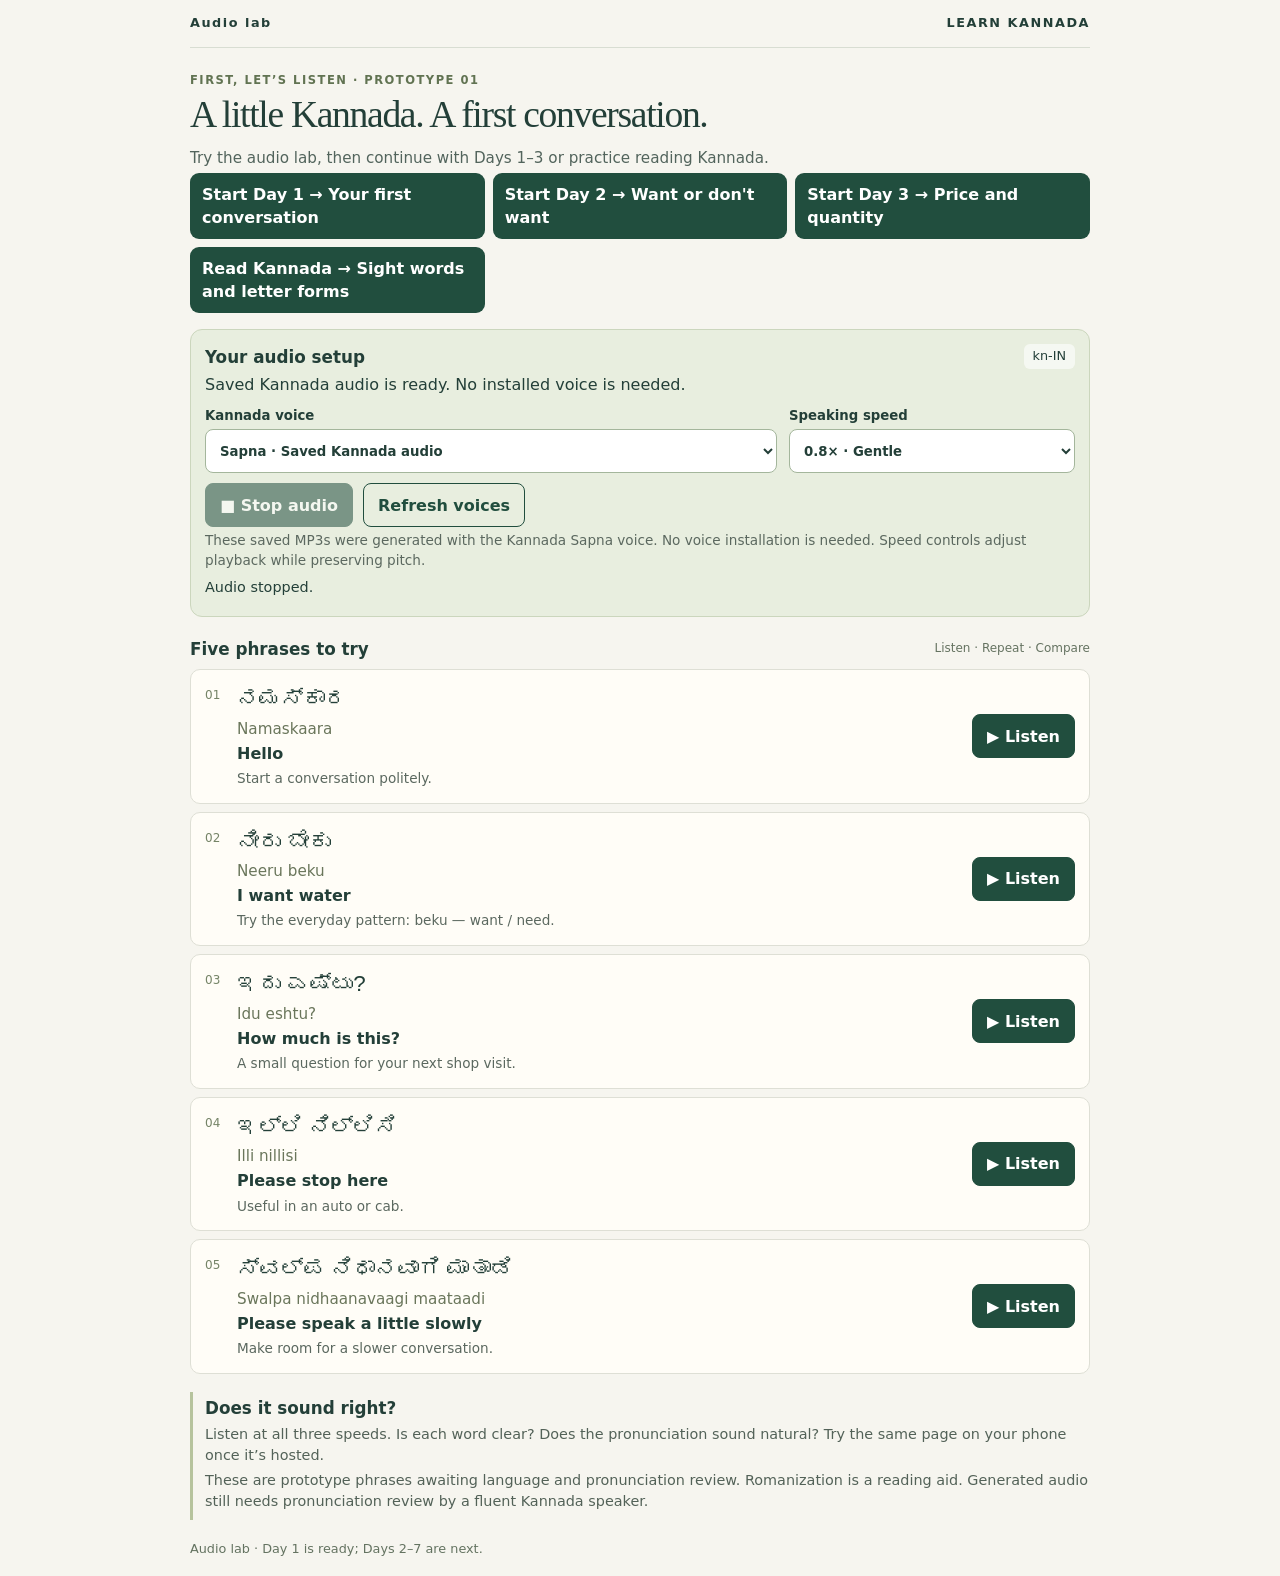
==== kanada/index.html @ 9de224d0 "Add Kannada Day 3 price and quantity lesson" ====
<!doctype html>
<html lang="en">
<head>
  <meta charset="utf-8">
  <meta name="viewport" content="width=device-width, initial-scale=1">
  <title>Learn Kannada · Audio lab</title>
  <meta name="description" content="Try Kannada speech on your browser before starting everyday lessons.">
  <link rel="stylesheet" href="./styles.css">
  <script type="module" src="./app.js"></script>
</head>
<body>
  <a class="skip-link" href="#main">Skip to content</a>
  <header><span>Audio lab</span><span>LEARN KANNADA</span></header>
  <main id="main">
    <section class="intro">
      <p class="eyebrow">FIRST, LET’S LISTEN · PROTOTYPE 01</p>
      <h1>A little Kannada. A first conversation.</h1>
      <p class="lead">Try the audio lab, then continue with Days 1–3 or practice reading Kannada.</p>
    </section>
    <div class="entry-links"><p class="lesson-link"><a href="./day-1/">Start Day 1 → Your first conversation</a></p><p class="lesson-link"><a href="./day-2/">Start Day 2 → Want or don't want</a></p><p class="lesson-link"><a href="./day-3/">Start Day 3 → Price and quantity</a></p><p class="lesson-link"><a href="./read/">Read Kannada → Sight words and letter forms</a></p></div>
    <section class="audio-panel" aria-labelledby="audio-heading">
      <div class="panel-heading"><h2 id="audio-heading">Your audio setup</h2><span class="badge">kn-IN</span></div>
      <p id="voice-status" role="status">Checking for Kannada voices…</p>
      <div class="controls">
        <label>Kannada voice<select id="voice" disabled><option>Checking voices…</option></select></label>
        <label>Speaking speed<select id="rate"><option value="0.6">0.6× · Slow</option><option value="0.8" selected>0.8× · Gentle</option><option value="1">1.0× · Normal</option></select></label>
      </div>
      <div class="actions"><button id="stop" disabled>■ Stop audio</button><button id="refresh" class="secondary">Refresh voices</button></div>
      <p class="hint">These saved MP3s were generated with the Kannada Sapna voice. No voice installation is needed. Speed controls adjust playback while preserving pitch.</p>
      <p id="playback-status" role="status" aria-live="polite">Choose a phrase to listen.</p>
    </section>
    <section aria-labelledby="phrases-heading">
      <div class="section-heading"><h2 id="phrases-heading">Five phrases to try</h2><span>Listen · Repeat · Compare</span></div>
      <div id="phrases"></div>
    </section>
    <aside class="testing-note">
      <h2>Does it sound right?</h2>
      <p>Listen at all three speeds. Is each word clear? Does the pronunciation sound natural? Try the same page on your phone once it’s hosted.</p>
      <p>These are prototype phrases awaiting language and pronunciation review. Romanization is a reading aid. Generated audio still needs pronunciation review by a fluent Kannada speaker.</p>
    </aside>
  </main>
  <footer>Audio lab · Day 1 is ready; Days 2–7 are next.</footer>
</body>
</html>
---- kanada/styles.css ----
:root{font-family:system-ui,-apple-system,"Segoe UI",sans-serif;color:#233f38;background:#f6f5ef;font-synthesis:none;line-height:1.45}
*{box-sizing:border-box}body{margin:0}header,main,footer{width:min(900px,calc(100% - 40px));margin:auto}
header{display:flex;justify-content:space-between;gap:20px;padding:14px 0;border-bottom:1px solid #d8ddd2;font-size:.8rem}header a{color:inherit}header span{letter-spacing:.12em;font-weight:700}
main{padding:20px 0}h1{font-family:Georgia,serif;font-size:clamp(1.65rem,3.6vw,2.35rem);font-weight:400;line-height:1.13;margin:6px 0 10px;letter-spacing:-.035em}h2{font-size:1.05rem;margin:0}p{margin:4px 0}.eyebrow{font-size:.72rem;font-weight:750;letter-spacing:.13em;color:#617352}.lead{max-width:760px;font-size:.95rem;color:#52645c}
.audio-panel{margin:16px 0 20px;background:#e8eedf;border:1px solid #cbd6bd;border-radius:12px;padding:14px}.panel-heading,.section-heading{display:flex;justify-content:space-between;gap:12px;align-items:center}.badge{background:#fff9;border-radius:6px;padding:3px 9px;font-size:.8rem}.controls{display:grid;grid-template-columns:2fr 1fr;gap:12px;margin:10px 0}label{font-size:.83rem;font-weight:650}select{display:block;width:100%;min-width:0;min-height:44px;margin-top:4px;border:1px solid #a4b69c;border-radius:8px;padding:10px;background:#fff;color:#233f38;font:inherit}button{min-height:44px;padding:8px 14px;border:1px solid #214e3e;border-radius:8px;background:#214e3e;color:white;font:inherit;font-weight:600;cursor:pointer}button:hover:not(:disabled){background:#31664f}button:disabled{opacity:.55;cursor:not-allowed}.secondary{background:transparent;color:#214e3e}.secondary:hover:not(:disabled){color:white}.actions{display:flex;flex-wrap:wrap;gap:10px}.hint{color:#5b685f;font-size:.85rem}#playback-status{font-size:.9rem;min-height:1.45em;margin-top:6px}.section-heading{margin-bottom:8px}.section-heading span{font-size:.75rem;color:#657361}
.phrase{display:grid;grid-template-columns:22px minmax(0,1fr) auto;align-items:center;gap:10px;background:#fffdf7;border:1px solid #dedfd5;border-radius:10px;padding:12px 14px;margin:8px 0}.number{align-self:start;font-size:.75rem;color:#758467;padding-top:5px}h3{font-family:"Nirmala UI","Noto Sans Kannada",sans-serif;font-size:1.4rem;line-height:1.5;font-weight:500;margin:0;overflow-wrap:anywhere}.romanized{color:#6a765b;font-size:.95rem}.meaning{font-weight:650}.play{white-space:nowrap}.playing{border-color:#467651;box-shadow:0 0 0 2px #467651}.testing-note{margin-top:18px;border-left:3px solid #b6c39d;padding:4px 0 4px 12px}.testing-note p{font-size:.9rem;color:#536258}footer{padding:0 0 18px;font-size:.8rem;color:#647361}:focus-visible{outline:3px solid #bc6423;outline-offset:4px}.skip-link{position:absolute;top:-80px;left:16px;background:white;padding:12px;z-index:2}.skip-link:focus{top:8px}
.lesson-link a{display:block;padding:10px 12px;border-radius:9px;background:#214e3e;color:white;font-weight:700;text-decoration:none}.lesson-link a:hover{background:#31664f}
.entry-links{display:grid;grid-template-columns:repeat(3,minmax(0,1fr));gap:8px}.entry-links .lesson-link{margin:0}.entry-links a{height:100%}@media(max-width:560px){.entry-links{grid-template-columns:1fr}}
@media(max-width:560px){header,main,footer{width:calc(100% - 28px)}header{font-size:.67rem;gap:10px}main{padding-top:16px}.audio-panel{padding:12px}.controls{grid-template-columns:1fr}.phrase{grid-template-columns:minmax(0,1fr) auto;padding:12px;gap:8px}.number{display:none}.play{grid-column:2;grid-row:1;align-self:center;padding:8px 10px;font-size:.85rem}.section-heading{align-items:start;flex-direction:column;gap:2px}h3{font-size:1.3rem}.phrase .hint{font-size:.8rem}}

.phrase p{margin:2px 0}.phrase .hint{margin-top:4px}
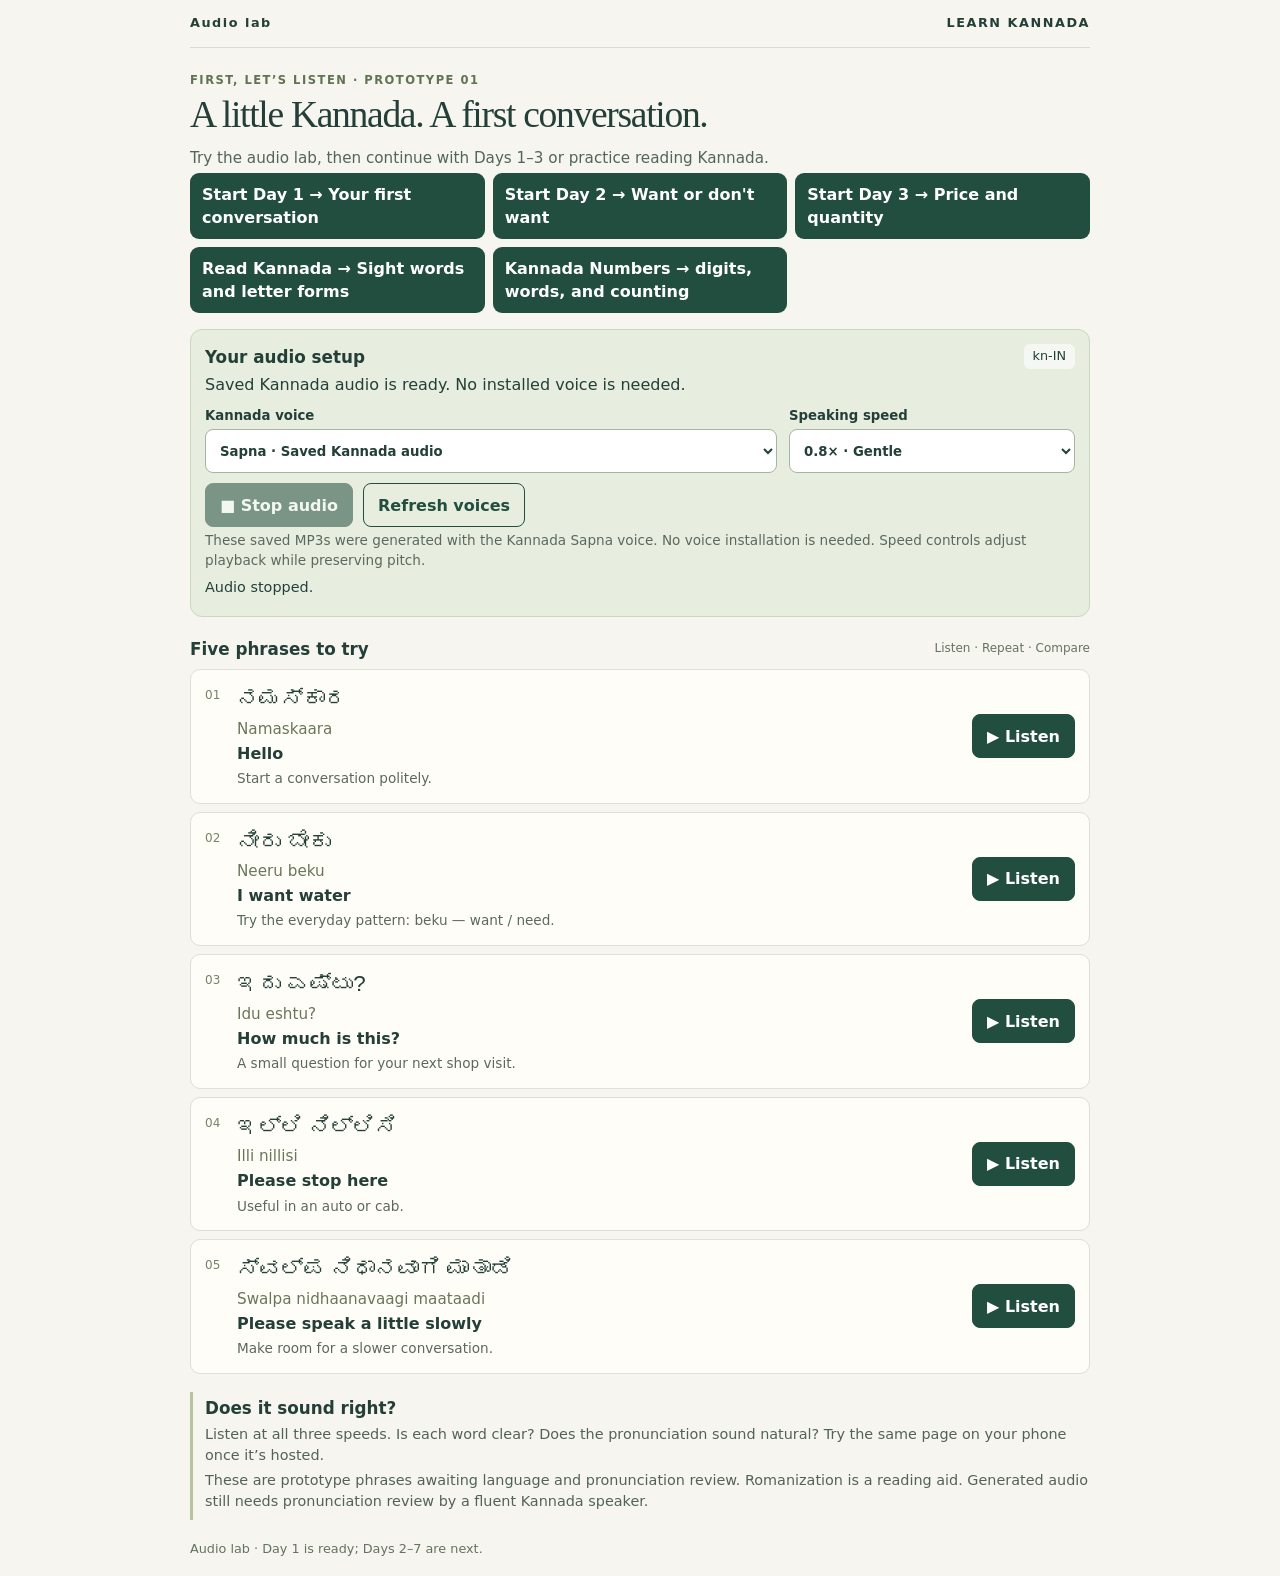
==== commit 4bc3902f: "Add Kannada numbers learning tab" ====
--- a/kanada/index.html
+++ b/kanada/index.html
@@ -17,7 +17,7 @@
       <h1>A little Kannada. A first conversation.</h1>
       <p class="lead">Try the audio lab, then continue with Days 1–3 or practice reading Kannada.</p>
     </section>
-    <div class="entry-links"><p class="lesson-link"><a href="./day-1/">Start Day 1 → Your first conversation</a></p><p class="lesson-link"><a href="./day-2/">Start Day 2 → Want or don't want</a></p><p class="lesson-link"><a href="./day-3/">Start Day 3 → Price and quantity</a></p><p class="lesson-link"><a href="./read/">Read Kannada → Sight words and letter forms</a></p></div>
+    <div class="entry-links"><p class="lesson-link"><a href="./day-1/">Start Day 1 → Your first conversation</a></p><p class="lesson-link"><a href="./day-2/">Start Day 2 → Want or don't want</a></p><p class="lesson-link"><a href="./day-3/">Start Day 3 → Price and quantity</a></p><p class="lesson-link"><a href="./read/">Read Kannada → Sight words and letter forms</a></p><p class="lesson-link"><a href="./numbers/">Kannada Numbers → digits, words, and counting</a></p></div>
     <section class="audio-panel" aria-labelledby="audio-heading">
       <div class="panel-heading"><h2 id="audio-heading">Your audio setup</h2><span class="badge">kn-IN</span></div>
       <p id="voice-status" role="status">Checking for Kannada voices…</p>
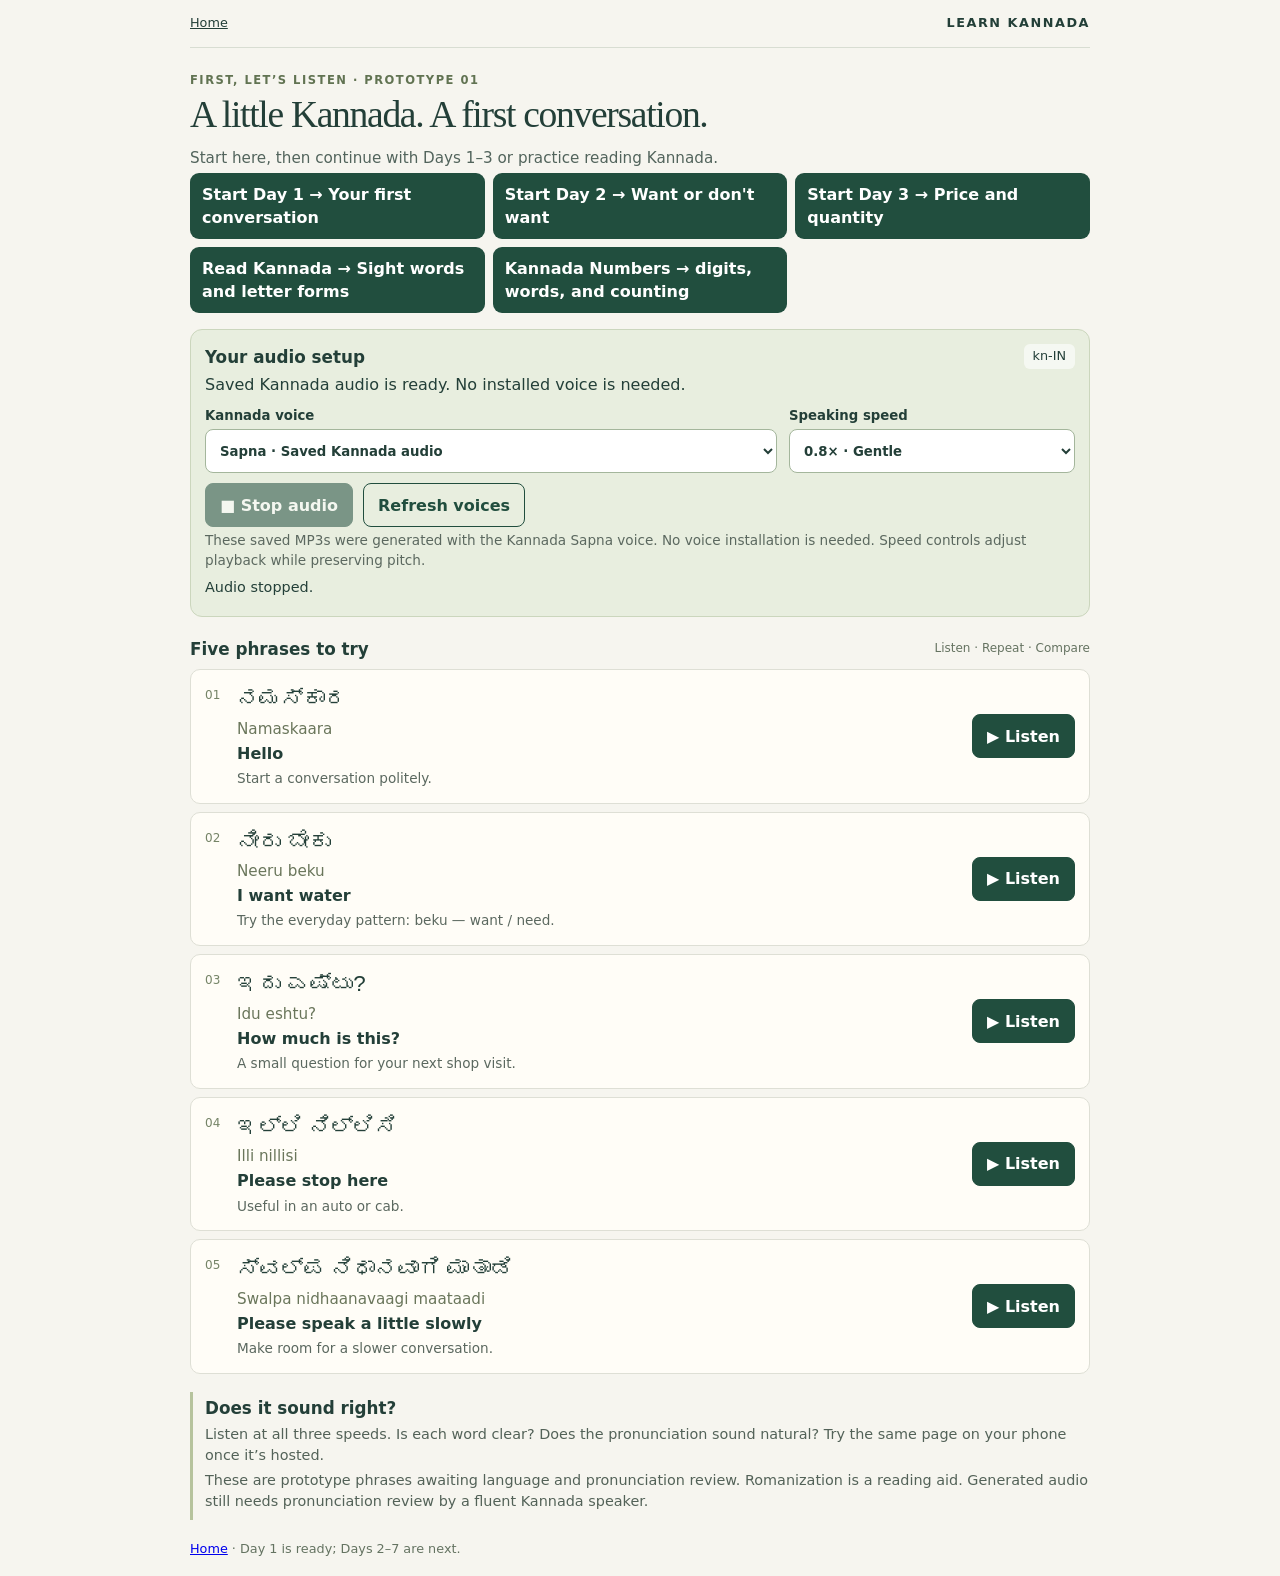
==== commit 5051ad77: "Add Home links across Kannada pages" ====
--- a/kanada/index.html
+++ b/kanada/index.html
@@ -3,19 +3,19 @@
 <head>
   <meta charset="utf-8">
   <meta name="viewport" content="width=device-width, initial-scale=1">
-  <title>Learn Kannada · Audio lab</title>
+  <title>Learn Kannada · Home</title>
   <meta name="description" content="Try Kannada speech on your browser before starting everyday lessons.">
   <link rel="stylesheet" href="./styles.css">
   <script type="module" src="./app.js"></script>
 </head>
 <body>
   <a class="skip-link" href="#main">Skip to content</a>
-  <header><span>Audio lab</span><span>LEARN KANNADA</span></header>
+  <header><a href="./" aria-label="Home">Home</a><span>LEARN KANNADA</span></header>
   <main id="main">
     <section class="intro">
       <p class="eyebrow">FIRST, LET’S LISTEN · PROTOTYPE 01</p>
       <h1>A little Kannada. A first conversation.</h1>
-      <p class="lead">Try the audio lab, then continue with Days 1–3 or practice reading Kannada.</p>
+      <p class="lead">Start here, then continue with Days 1–3 or practice reading Kannada.</p>
     </section>
     <div class="entry-links"><p class="lesson-link"><a href="./day-1/">Start Day 1 → Your first conversation</a></p><p class="lesson-link"><a href="./day-2/">Start Day 2 → Want or don't want</a></p><p class="lesson-link"><a href="./day-3/">Start Day 3 → Price and quantity</a></p><p class="lesson-link"><a href="./read/">Read Kannada → Sight words and letter forms</a></p><p class="lesson-link"><a href="./numbers/">Kannada Numbers → digits, words, and counting</a></p></div>
     <section class="audio-panel" aria-labelledby="audio-heading">
@@ -39,6 +39,6 @@
       <p>These are prototype phrases awaiting language and pronunciation review. Romanization is a reading aid. Generated audio still needs pronunciation review by a fluent Kannada speaker.</p>
     </aside>
   </main>
-  <footer>Audio lab · Day 1 is ready; Days 2–7 are next.</footer>
+  <footer><a href="./">Home</a> · Day 1 is ready; Days 2–7 are next.</footer>
 </body>
 </html>
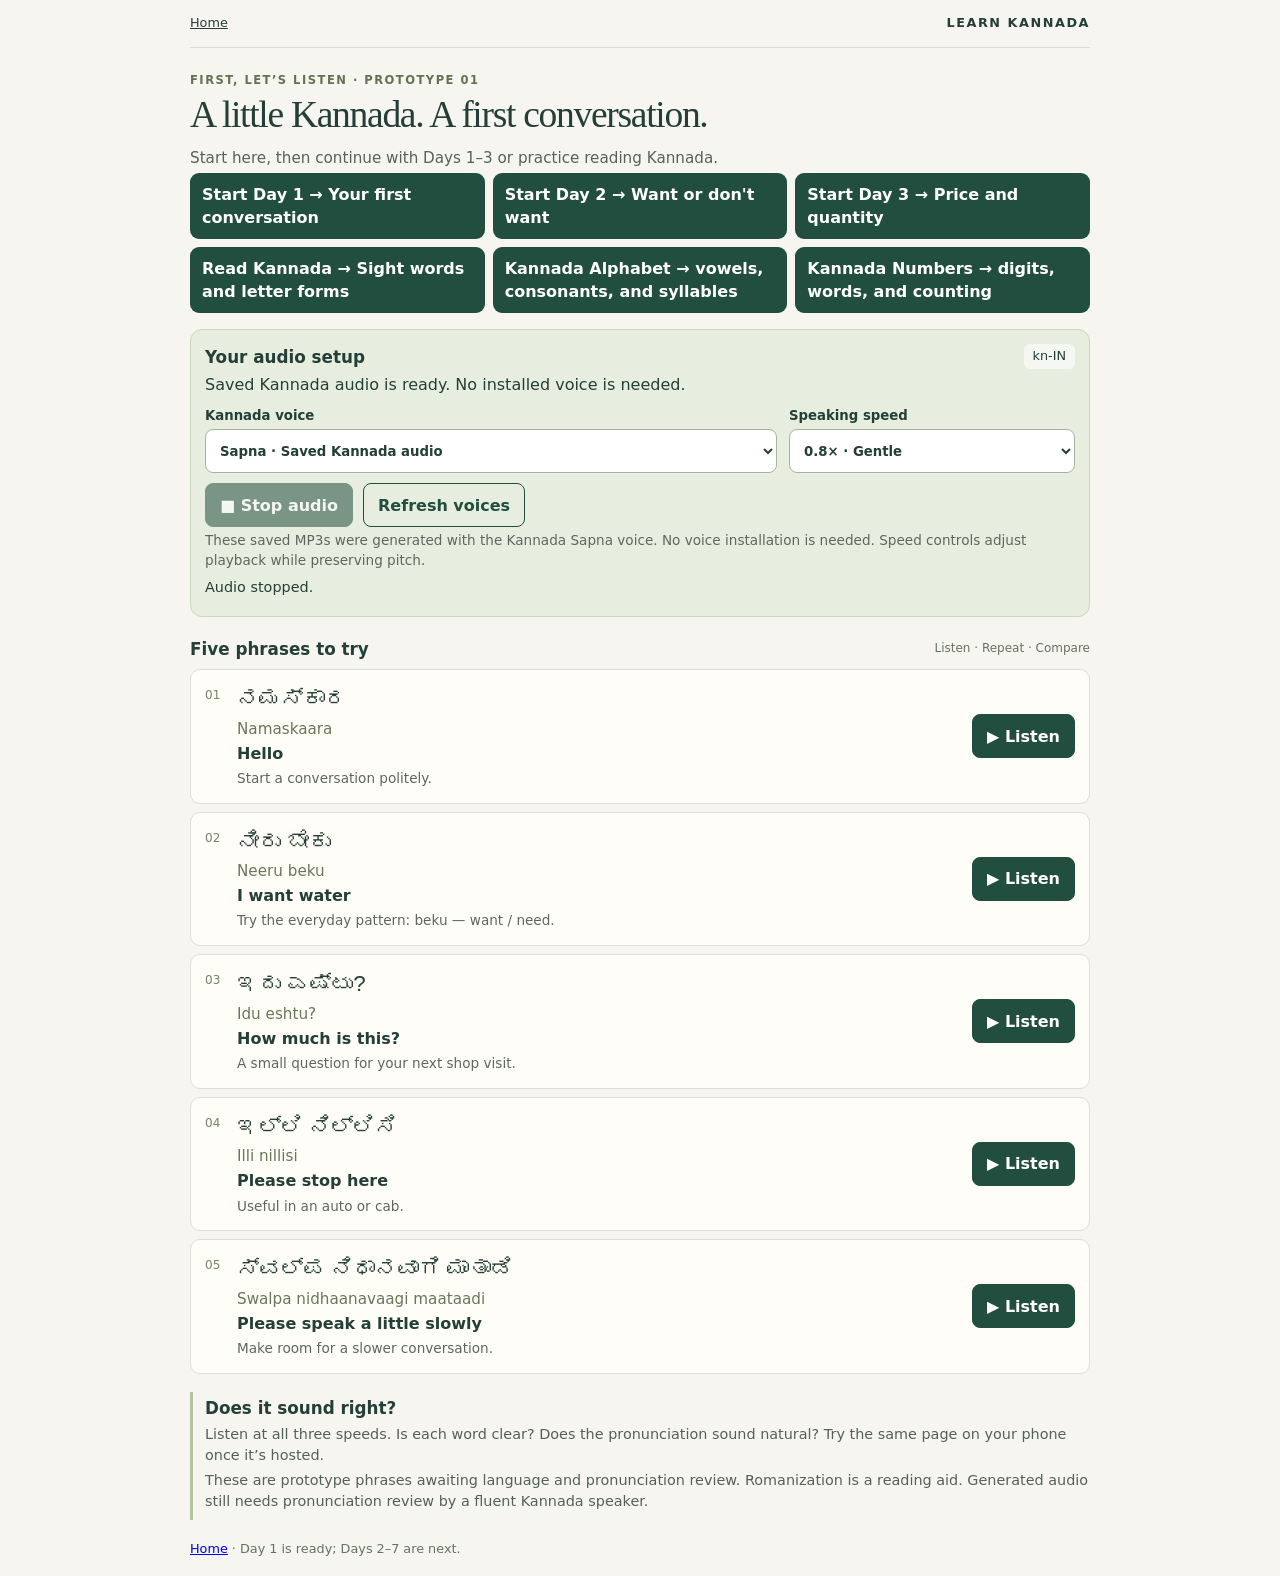
==== commit 255d769c: "Add Kannada alphabet and vowel builder" ====
--- a/kanada/index.html
+++ b/kanada/index.html
@@ -17,7 +17,7 @@
       <h1>A little Kannada. A first conversation.</h1>
       <p class="lead">Start here, then continue with Days 1–3 or practice reading Kannada.</p>
     </section>
-    <div class="entry-links"><p class="lesson-link"><a href="./day-1/">Start Day 1 → Your first conversation</a></p><p class="lesson-link"><a href="./day-2/">Start Day 2 → Want or don't want</a></p><p class="lesson-link"><a href="./day-3/">Start Day 3 → Price and quantity</a></p><p class="lesson-link"><a href="./read/">Read Kannada → Sight words and letter forms</a></p><p class="lesson-link"><a href="./numbers/">Kannada Numbers → digits, words, and counting</a></p></div>
+    <div class="entry-links"><p class="lesson-link"><a href="./day-1/">Start Day 1 → Your first conversation</a></p><p class="lesson-link"><a href="./day-2/">Start Day 2 → Want or don't want</a></p><p class="lesson-link"><a href="./day-3/">Start Day 3 → Price and quantity</a></p><p class="lesson-link"><a href="./read/">Read Kannada → Sight words and letter forms</a></p><p class="lesson-link"><a href="./alphabet/">Kannada Alphabet → vowels, consonants, and syllables</a></p><p class="lesson-link"><a href="./numbers/">Kannada Numbers → digits, words, and counting</a></p></div>
     <section class="audio-panel" aria-labelledby="audio-heading">
       <div class="panel-heading"><h2 id="audio-heading">Your audio setup</h2><span class="badge">kn-IN</span></div>
       <p id="voice-status" role="status">Checking for Kannada voices…</p>
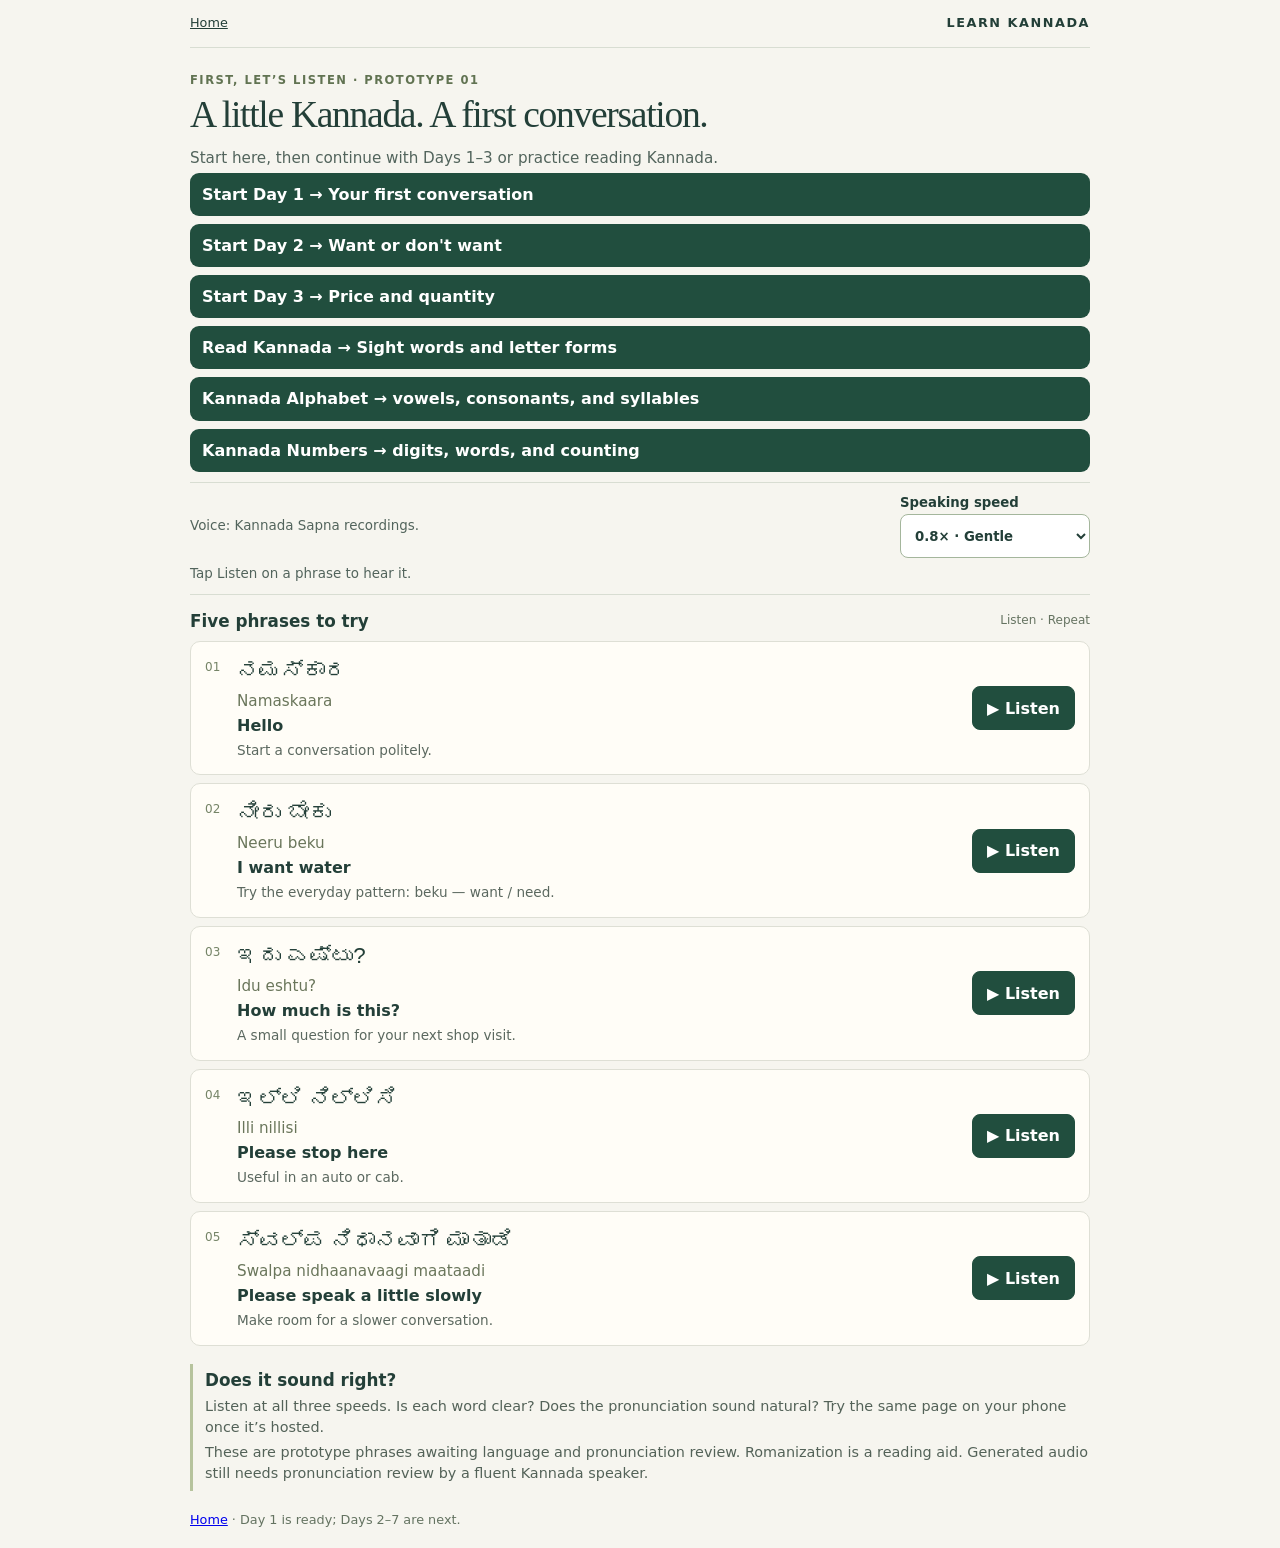
==== commit 5eef0d77: "Simplify Home audio controls" ====
--- a/kanada/index.html
+++ b/kanada/index.html
@@ -4,7 +4,7 @@
   <meta charset="utf-8">
   <meta name="viewport" content="width=device-width, initial-scale=1">
   <title>Learn Kannada · Home</title>
-  <meta name="description" content="Try Kannada speech on your browser before starting everyday lessons.">
+  <meta name="description" content="Listen to useful Kannada phrases, then continue with beginner lessons.">
   <link rel="stylesheet" href="./styles.css">
   <script type="module" src="./app.js"></script>
 </head>
@@ -18,19 +18,14 @@
       <p class="lead">Start here, then continue with Days 1–3 or practice reading Kannada.</p>
     </section>
     <div class="entry-links"><p class="lesson-link"><a href="./day-1/">Start Day 1 → Your first conversation</a></p><p class="lesson-link"><a href="./day-2/">Start Day 2 → Want or don't want</a></p><p class="lesson-link"><a href="./day-3/">Start Day 3 → Price and quantity</a></p><p class="lesson-link"><a href="./read/">Read Kannada → Sight words and letter forms</a></p><p class="lesson-link"><a href="./alphabet/">Kannada Alphabet → vowels, consonants, and syllables</a></p><p class="lesson-link"><a href="./numbers/">Kannada Numbers → digits, words, and counting</a></p></div>
-    <section class="audio-panel" aria-labelledby="audio-heading">
-      <div class="panel-heading"><h2 id="audio-heading">Your audio setup</h2><span class="badge">kn-IN</span></div>
-      <p id="voice-status" role="status">Checking for Kannada voices…</p>
-      <div class="controls">
-        <label>Kannada voice<select id="voice" disabled><option>Checking voices…</option></select></label>
-        <label>Speaking speed<select id="rate"><option value="0.6">0.6× · Slow</option><option value="0.8" selected>0.8× · Gentle</option><option value="1">1.0× · Normal</option></select></label>
-      </div>
-      <div class="actions"><button id="stop" disabled>■ Stop audio</button><button id="refresh" class="secondary">Refresh voices</button></div>
-      <p class="hint">These saved MP3s were generated with the Kannada Sapna voice. No voice installation is needed. Speed controls adjust playback while preserving pitch.</p>
-      <p id="playback-status" role="status" aria-live="polite">Choose a phrase to listen.</p>
+    <section class="audio-tools" aria-label="Audio controls">
+      <p class="voice-note">Voice: Kannada Sapna recordings.</p>
+      <label>Speaking speed<select id="rate"><option value="0.6">0.6× · Slow</option><option value="0.8" selected>0.8× · Gentle</option><option value="1">1.0× · Normal</option></select></label>
+      <button id="stop" class="secondary" type="button" hidden disabled>■ Stop audio</button>
+      <p id="playback-status" role="status" aria-live="polite">Tap Listen on a phrase to hear it.</p>
     </section>
     <section aria-labelledby="phrases-heading">
-      <div class="section-heading"><h2 id="phrases-heading">Five phrases to try</h2><span>Listen · Repeat · Compare</span></div>
+      <div class="section-heading"><h2 id="phrases-heading">Five phrases to try</h2><span>Listen · Repeat</span></div>
       <div id="phrases"></div>
     </section>
     <aside class="testing-note">
--- a/kanada/styles.css
+++ b/kanada/styles.css
@@ -2,10 +2,10 @@
 *{box-sizing:border-box}body{margin:0}header,main,footer{width:min(900px,calc(100% - 40px));margin:auto}
 header{display:flex;justify-content:space-between;gap:20px;padding:14px 0;border-bottom:1px solid #d8ddd2;font-size:.8rem}header a{color:inherit}header span{letter-spacing:.12em;font-weight:700}
 main{padding:20px 0}h1{font-family:Georgia,serif;font-size:clamp(1.65rem,3.6vw,2.35rem);font-weight:400;line-height:1.13;margin:6px 0 10px;letter-spacing:-.035em}h2{font-size:1.05rem;margin:0}p{margin:4px 0}.eyebrow{font-size:.72rem;font-weight:750;letter-spacing:.13em;color:#617352}.lead{max-width:760px;font-size:.95rem;color:#52645c}
-.audio-panel{margin:16px 0 20px;background:#e8eedf;border:1px solid #cbd6bd;border-radius:12px;padding:14px}.panel-heading,.section-heading{display:flex;justify-content:space-between;gap:12px;align-items:center}.badge{background:#fff9;border-radius:6px;padding:3px 9px;font-size:.8rem}.controls{display:grid;grid-template-columns:2fr 1fr;gap:12px;margin:10px 0}label{font-size:.83rem;font-weight:650}select{display:block;width:100%;min-width:0;min-height:44px;margin-top:4px;border:1px solid #a4b69c;border-radius:8px;padding:10px;background:#fff;color:#233f38;font:inherit}button{min-height:44px;padding:8px 14px;border:1px solid #214e3e;border-radius:8px;background:#214e3e;color:white;font:inherit;font-weight:600;cursor:pointer}button:hover:not(:disabled){background:#31664f}button:disabled{opacity:.55;cursor:not-allowed}.secondary{background:transparent;color:#214e3e}.secondary:hover:not(:disabled){color:white}.actions{display:flex;flex-wrap:wrap;gap:10px}.hint{color:#5b685f;font-size:.85rem}#playback-status{font-size:.9rem;min-height:1.45em;margin-top:6px}.section-heading{margin-bottom:8px}.section-heading span{font-size:.75rem;color:#657361}
+.audio-tools{display:flex;flex-wrap:wrap;align-items:center;gap:6px 14px;margin:10px 0 14px;padding:10px 0;border-block:1px solid #d8ddd2}.voice-note{flex:1;min-width:200px;font-size:.84rem;color:#52645c}.audio-tools label{min-width:190px}.audio-tools select{margin-top:2px}.audio-tools #stop{min-height:40px;padding:6px 10px}.section-heading{display:flex;justify-content:space-between;gap:12px;align-items:center}.badge{background:#fff9;border-radius:6px;padding:3px 9px;font-size:.8rem}label{font-size:.83rem;font-weight:650}select{display:block;width:100%;min-width:0;min-height:44px;margin-top:4px;border:1px solid #a4b69c;border-radius:8px;padding:10px;background:#fff;color:#233f38;font:inherit}button{min-height:44px;padding:8px 14px;border:1px solid #214e3e;border-radius:8px;background:#214e3e;color:white;font:inherit;font-weight:600;cursor:pointer}button:hover:not(:disabled){background:#31664f}button:disabled{opacity:.55;cursor:not-allowed}.secondary{background:transparent;color:#214e3e}.secondary:hover:not(:disabled){color:white}.hint{color:#5b685f;font-size:.85rem}#playback-status{flex-basis:100%;font-size:.84rem;min-height:1.4em;margin:0;color:#52645c}.section-heading{margin-bottom:8px}.section-heading span{font-size:.75rem;color:#657361}
 .phrase{display:grid;grid-template-columns:22px minmax(0,1fr) auto;align-items:center;gap:10px;background:#fffdf7;border:1px solid #dedfd5;border-radius:10px;padding:12px 14px;margin:8px 0}.number{align-self:start;font-size:.75rem;color:#758467;padding-top:5px}h3{font-family:"Nirmala UI","Noto Sans Kannada",sans-serif;font-size:1.4rem;line-height:1.5;font-weight:500;margin:0;overflow-wrap:anywhere}.romanized{color:#6a765b;font-size:.95rem}.meaning{font-weight:650}.play{white-space:nowrap}.playing{border-color:#467651;box-shadow:0 0 0 2px #467651}.testing-note{margin-top:18px;border-left:3px solid #b6c39d;padding:4px 0 4px 12px}.testing-note p{font-size:.9rem;color:#536258}footer{padding:0 0 18px;font-size:.8rem;color:#647361}:focus-visible{outline:3px solid #bc6423;outline-offset:4px}.skip-link{position:absolute;top:-80px;left:16px;background:white;padding:12px;z-index:2}.skip-link:focus{top:8px}
 .lesson-link a{display:block;padding:10px 12px;border-radius:9px;background:#214e3e;color:white;font-weight:700;text-decoration:none}.lesson-link a:hover{background:#31664f}
-.entry-links{display:grid;grid-template-columns:repeat(3,minmax(0,1fr));gap:8px}.entry-links .lesson-link{margin:0}.entry-links a{height:100%}@media(max-width:560px){.entry-links{grid-template-columns:1fr}}
-@media(max-width:560px){header,main,footer{width:calc(100% - 28px)}header{font-size:.67rem;gap:10px}main{padding-top:16px}.audio-panel{padding:12px}.controls{grid-template-columns:1fr}.phrase{grid-template-columns:minmax(0,1fr) auto;padding:12px;gap:8px}.number{display:none}.play{grid-column:2;grid-row:1;align-self:center;padding:8px 10px;font-size:.85rem}.section-heading{align-items:start;flex-direction:column;gap:2px}h3{font-size:1.3rem}.phrase .hint{font-size:.8rem}}
+.entry-links{display:grid;grid-template-columns:1fr;gap:8px}.entry-links .lesson-link{margin:0}.entry-links a{height:100%}@media(max-width:560px){.entry-links{grid-template-columns:1fr}}
+@media(max-width:560px){header,main,footer{width:calc(100% - 28px)}header{font-size:.67rem;gap:10px}main{padding-top:16px}.phrase{grid-template-columns:minmax(0,1fr) auto;padding:12px;gap:8px}.number{display:none}.play{grid-column:2;grid-row:1;align-self:center;padding:8px 10px;font-size:.85rem}.section-heading{align-items:start;flex-direction:column;gap:2px}h3{font-size:1.3rem}.phrase .hint{font-size:.8rem}}
 
 .phrase p{margin:2px 0}.phrase .hint{margin-top:4px}
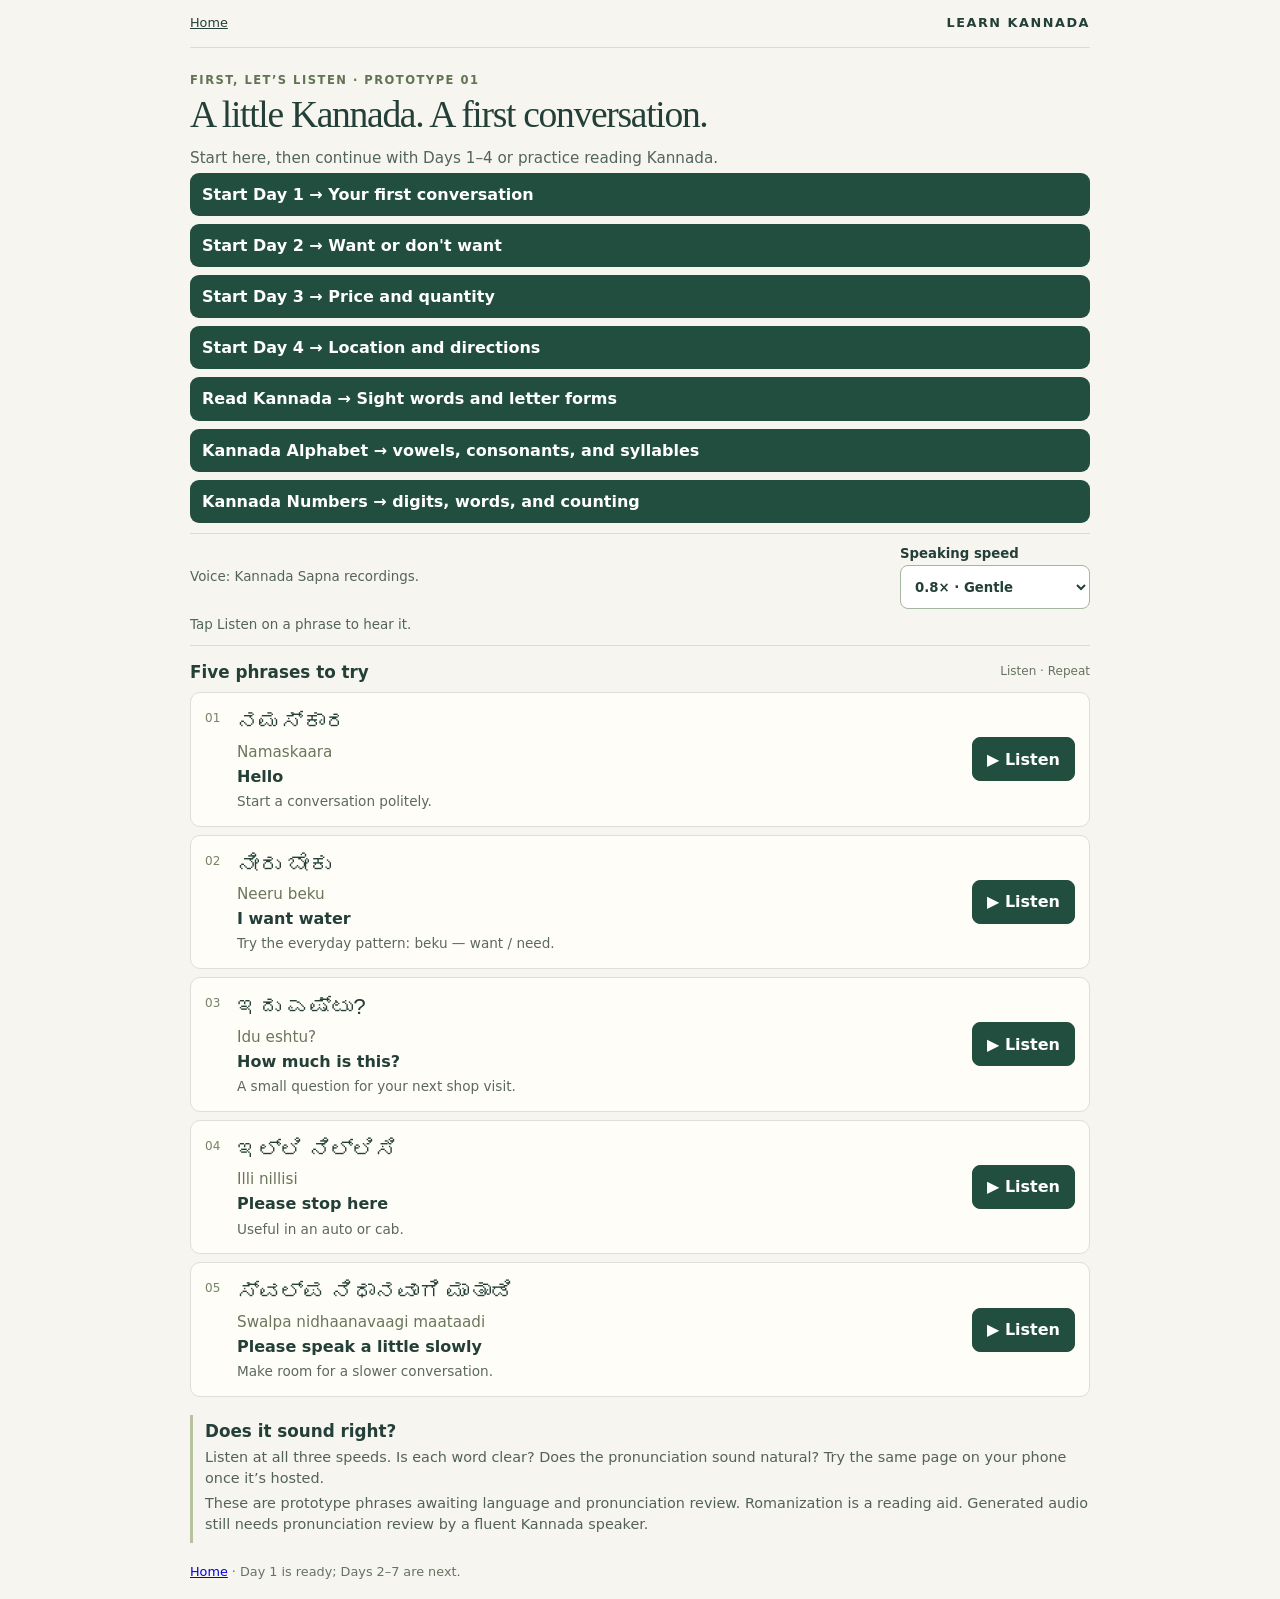
==== commit e14444e2: "Add Day 4 location and directions lesson" ====
--- a/kanada/index.html
+++ b/kanada/index.html
@@ -15,9 +15,9 @@
     <section class="intro">
       <p class="eyebrow">FIRST, LET’S LISTEN · PROTOTYPE 01</p>
       <h1>A little Kannada. A first conversation.</h1>
-      <p class="lead">Start here, then continue with Days 1–3 or practice reading Kannada.</p>
+      <p class="lead">Start here, then continue with Days 1–4 or practice reading Kannada.</p>
     </section>
-    <div class="entry-links"><p class="lesson-link"><a href="./day-1/">Start Day 1 → Your first conversation</a></p><p class="lesson-link"><a href="./day-2/">Start Day 2 → Want or don't want</a></p><p class="lesson-link"><a href="./day-3/">Start Day 3 → Price and quantity</a></p><p class="lesson-link"><a href="./read/">Read Kannada → Sight words and letter forms</a></p><p class="lesson-link"><a href="./alphabet/">Kannada Alphabet → vowels, consonants, and syllables</a></p><p class="lesson-link"><a href="./numbers/">Kannada Numbers → digits, words, and counting</a></p></div>
+    <div class="entry-links"><p class="lesson-link"><a href="./day-1/">Start Day 1 → Your first conversation</a></p><p class="lesson-link"><a href="./day-2/">Start Day 2 → Want or don't want</a></p><p class="lesson-link"><a href="./day-3/">Start Day 3 → Price and quantity</a></p><p class="lesson-link"><a href="./day-4/">Start Day 4 → Location and directions</a></p><p class="lesson-link"><a href="./read/">Read Kannada → Sight words and letter forms</a></p><p class="lesson-link"><a href="./alphabet/">Kannada Alphabet → vowels, consonants, and syllables</a></p><p class="lesson-link"><a href="./numbers/">Kannada Numbers → digits, words, and counting</a></p></div>
     <section class="audio-tools" aria-label="Audio controls">
       <p class="voice-note">Voice: Kannada Sapna recordings.</p>
       <label>Speaking speed<select id="rate"><option value="0.6">0.6× · Slow</option><option value="0.8" selected>0.8× · Gentle</option><option value="1">1.0× · Normal</option></select></label>
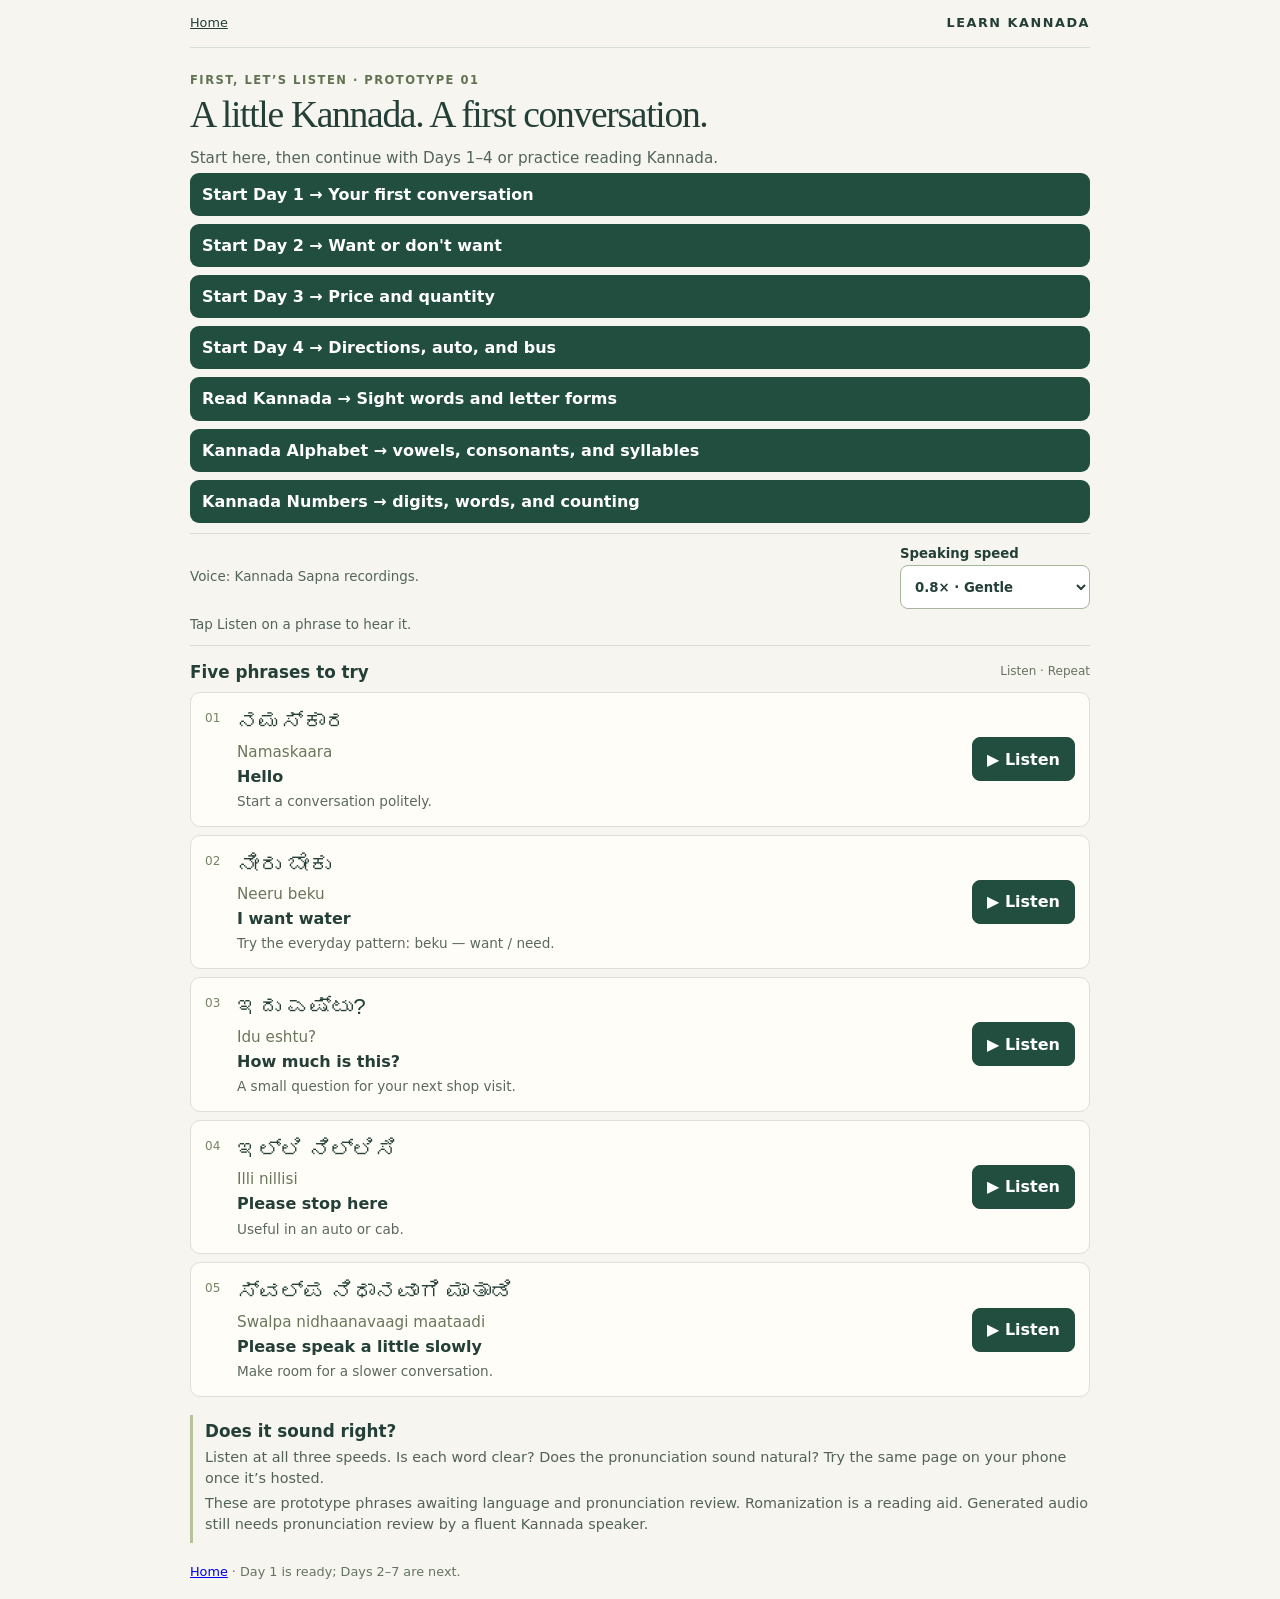
==== commit 87facd99: "Add Bengaluru travel scenarios to Day 4" ====
--- a/kanada/index.html
+++ b/kanada/index.html
@@ -17,7 +17,7 @@
       <h1>A little Kannada. A first conversation.</h1>
       <p class="lead">Start here, then continue with Days 1–4 or practice reading Kannada.</p>
     </section>
-    <div class="entry-links"><p class="lesson-link"><a href="./day-1/">Start Day 1 → Your first conversation</a></p><p class="lesson-link"><a href="./day-2/">Start Day 2 → Want or don't want</a></p><p class="lesson-link"><a href="./day-3/">Start Day 3 → Price and quantity</a></p><p class="lesson-link"><a href="./day-4/">Start Day 4 → Location and directions</a></p><p class="lesson-link"><a href="./read/">Read Kannada → Sight words and letter forms</a></p><p class="lesson-link"><a href="./alphabet/">Kannada Alphabet → vowels, consonants, and syllables</a></p><p class="lesson-link"><a href="./numbers/">Kannada Numbers → digits, words, and counting</a></p></div>
+    <div class="entry-links"><p class="lesson-link"><a href="./day-1/">Start Day 1 → Your first conversation</a></p><p class="lesson-link"><a href="./day-2/">Start Day 2 → Want or don't want</a></p><p class="lesson-link"><a href="./day-3/">Start Day 3 → Price and quantity</a></p><p class="lesson-link"><a href="./day-4/">Start Day 4 → Directions, auto, and bus</a></p><p class="lesson-link"><a href="./read/">Read Kannada → Sight words and letter forms</a></p><p class="lesson-link"><a href="./alphabet/">Kannada Alphabet → vowels, consonants, and syllables</a></p><p class="lesson-link"><a href="./numbers/">Kannada Numbers → digits, words, and counting</a></p></div>
     <section class="audio-tools" aria-label="Audio controls">
       <p class="voice-note">Voice: Kannada Sapna recordings.</p>
       <label>Speaking speed<select id="rate"><option value="0.6">0.6× · Slow</option><option value="0.8" selected>0.8× · Gentle</option><option value="1">1.0× · Normal</option></select></label>
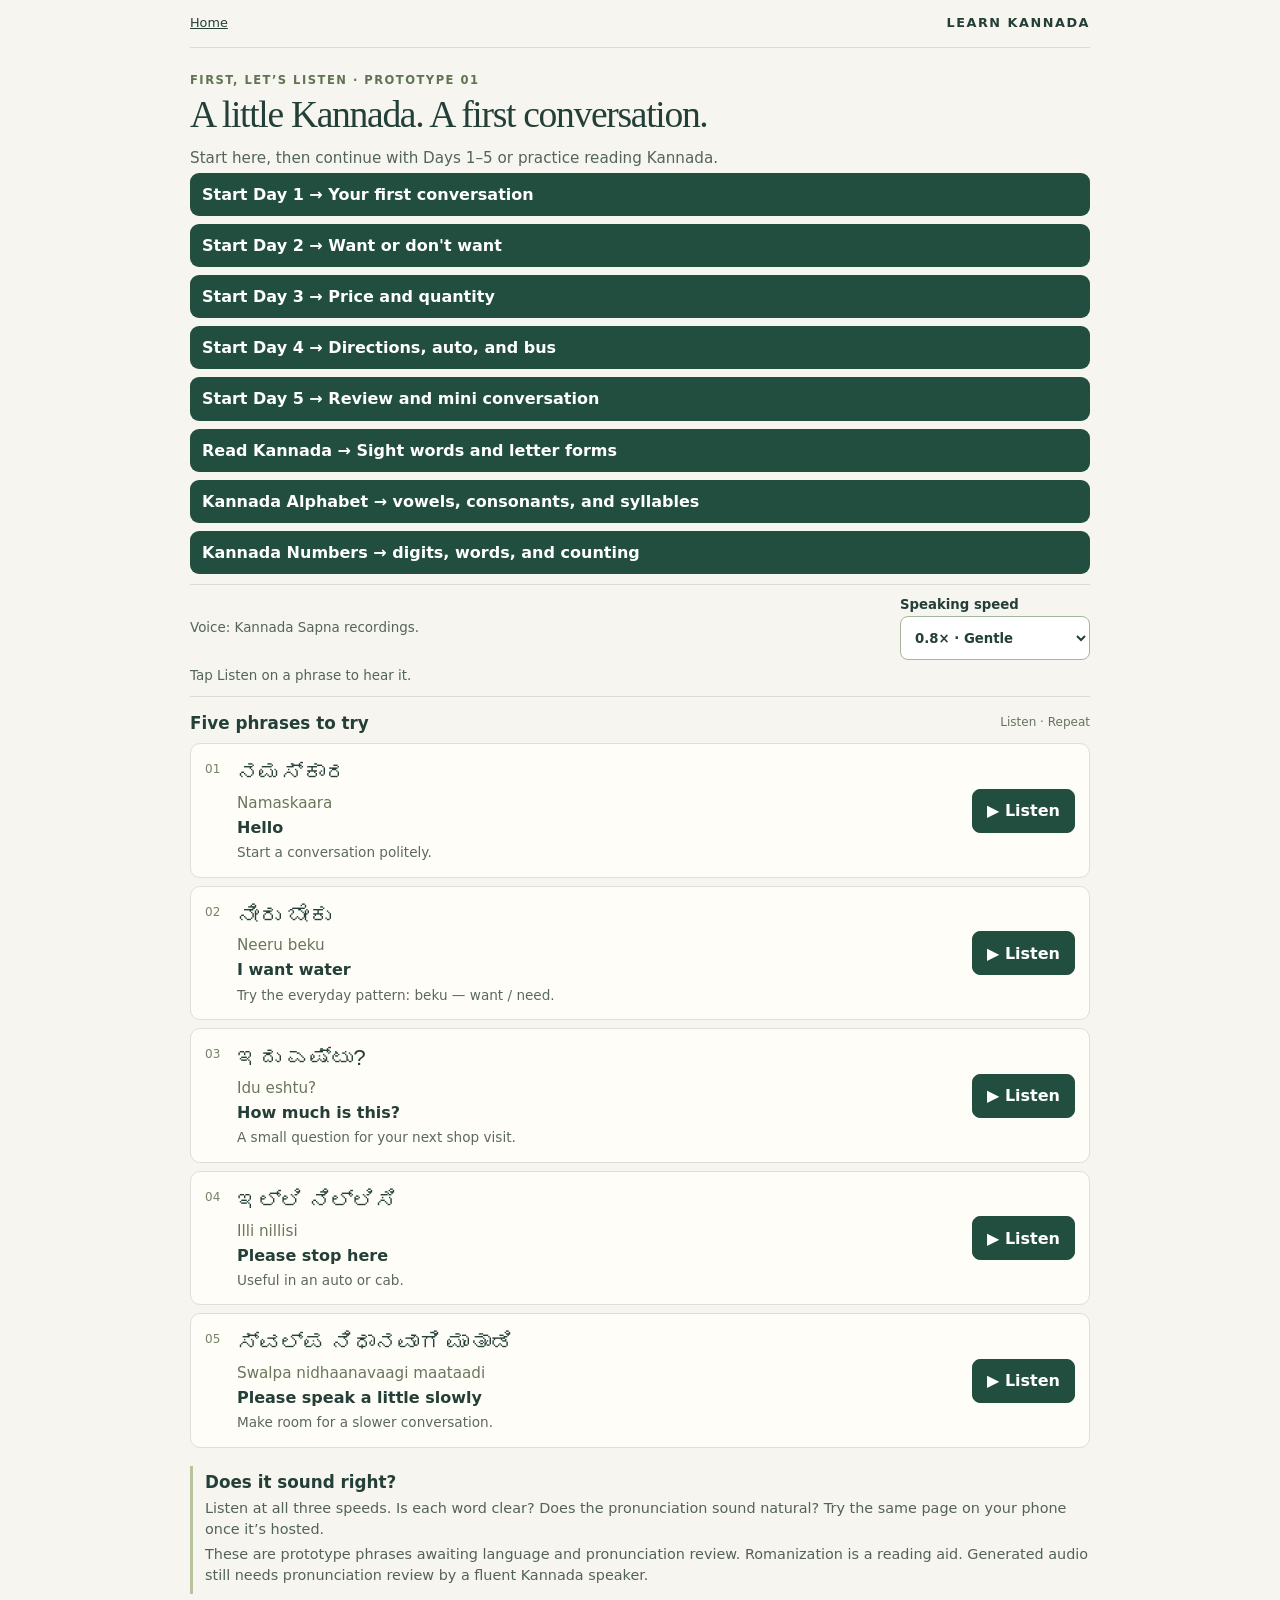
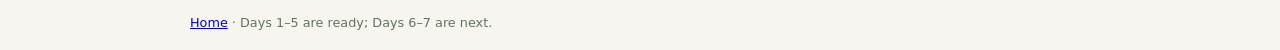
==== commit ec378b64: "Add Day 5 Kannada review lesson" ====
--- a/kanada/index.html
+++ b/kanada/index.html
@@ -15,9 +15,9 @@
     <section class="intro">
       <p class="eyebrow">FIRST, LET’S LISTEN · PROTOTYPE 01</p>
       <h1>A little Kannada. A first conversation.</h1>
-      <p class="lead">Start here, then continue with Days 1–4 or practice reading Kannada.</p>
+      <p class="lead">Start here, then continue with Days 1–5 or practice reading Kannada.</p>
     </section>
-    <div class="entry-links"><p class="lesson-link"><a href="./day-1/">Start Day 1 → Your first conversation</a></p><p class="lesson-link"><a href="./day-2/">Start Day 2 → Want or don't want</a></p><p class="lesson-link"><a href="./day-3/">Start Day 3 → Price and quantity</a></p><p class="lesson-link"><a href="./day-4/">Start Day 4 → Directions, auto, and bus</a></p><p class="lesson-link"><a href="./read/">Read Kannada → Sight words and letter forms</a></p><p class="lesson-link"><a href="./alphabet/">Kannada Alphabet → vowels, consonants, and syllables</a></p><p class="lesson-link"><a href="./numbers/">Kannada Numbers → digits, words, and counting</a></p></div>
+    <div class="entry-links"><p class="lesson-link"><a href="./day-1/">Start Day 1 → Your first conversation</a></p><p class="lesson-link"><a href="./day-2/">Start Day 2 → Want or don't want</a></p><p class="lesson-link"><a href="./day-3/">Start Day 3 → Price and quantity</a></p><p class="lesson-link"><a href="./day-4/">Start Day 4 → Directions, auto, and bus</a></p><p class="lesson-link"><a href="./day-5/">Start Day 5 → Review and mini conversation</a></p><p class="lesson-link"><a href="./read/">Read Kannada → Sight words and letter forms</a></p><p class="lesson-link"><a href="./alphabet/">Kannada Alphabet → vowels, consonants, and syllables</a></p><p class="lesson-link"><a href="./numbers/">Kannada Numbers → digits, words, and counting</a></p></div>
     <section class="audio-tools" aria-label="Audio controls">
       <p class="voice-note">Voice: Kannada Sapna recordings.</p>
       <label>Speaking speed<select id="rate"><option value="0.6">0.6× · Slow</option><option value="0.8" selected>0.8× · Gentle</option><option value="1">1.0× · Normal</option></select></label>
@@ -34,6 +34,6 @@
       <p>These are prototype phrases awaiting language and pronunciation review. Romanization is a reading aid. Generated audio still needs pronunciation review by a fluent Kannada speaker.</p>
     </aside>
   </main>
-  <footer><a href="./">Home</a> · Day 1 is ready; Days 2–7 are next.</footer>
+  <footer><a href="./">Home</a> · Days 1–5 are ready; Days 6–7 are next.</footer>
 </body>
 </html>
